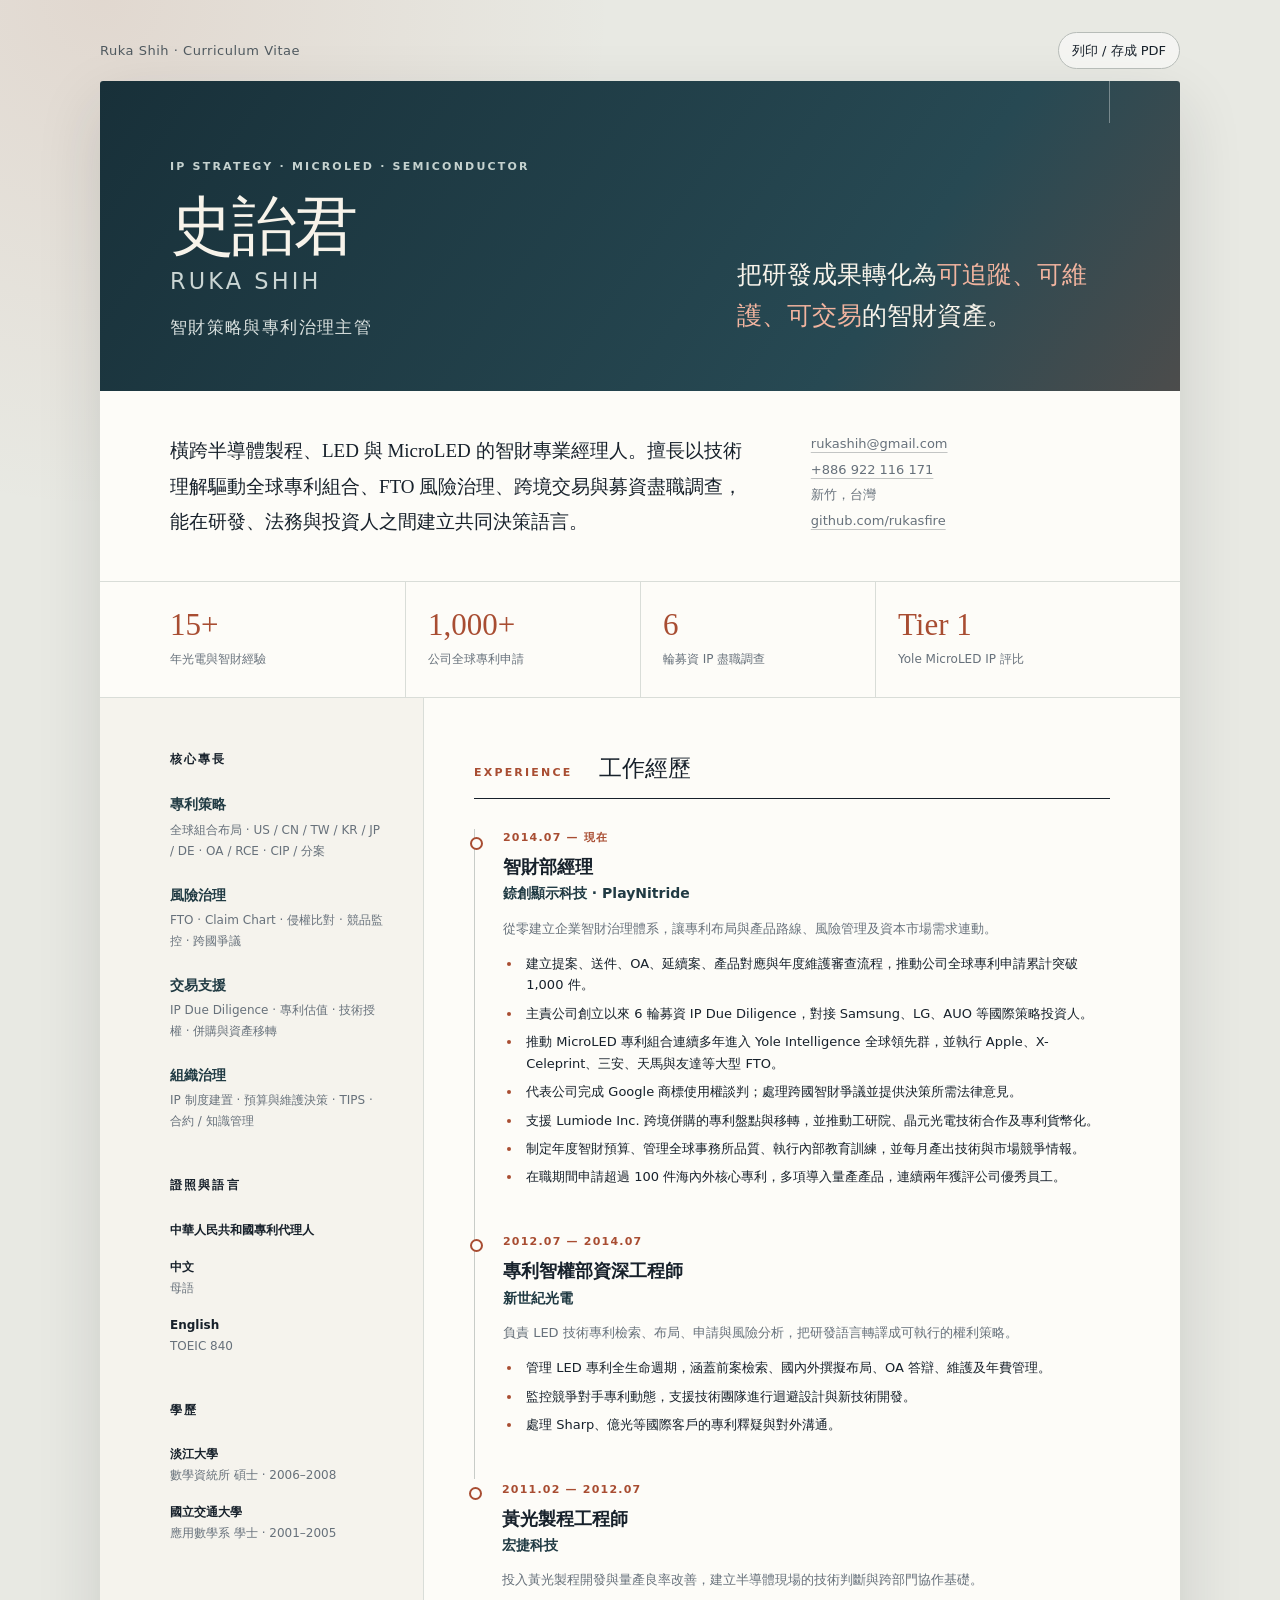
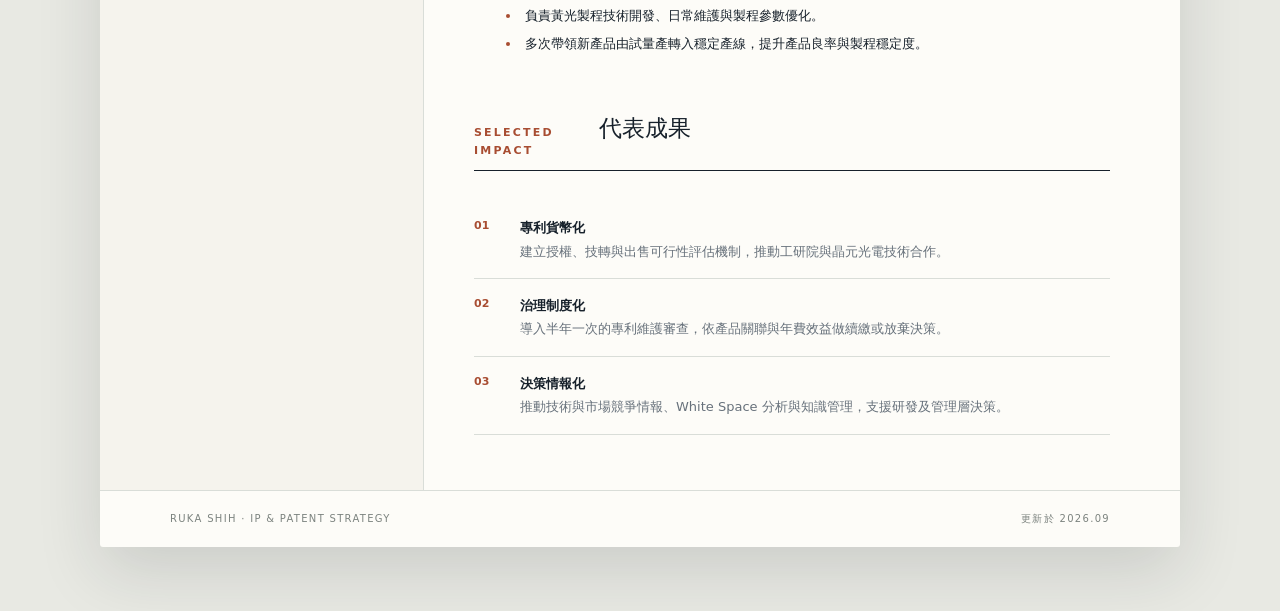
==== CV/index.html @ 252bb52f "feat: publish redesigned CV at /CV" ====
<!doctype html>
<html lang="zh-Hant">
<head>
  <meta charset="utf-8">
  <meta name="viewport" content="width=device-width, initial-scale=1">
  <title>Ruka Shih｜智財策略與專利治理</title>
  <meta name="description" content="史詒君 Ruka Shih｜橫跨半導體製程、LED 與 MicroLED 的智財策略與專利治理主管。">
  <meta name="theme-color" content="#203a43">
  <link rel="canonical" href="https://rukasfire.github.io/CV/">
  <meta property="og:type" content="profile">
  <meta property="og:title" content="史詒君 Ruka Shih｜智財策略與專利治理">
  <meta property="og:description" content="MicroLED、半導體與全球專利組合策略。">
  <meta property="og:url" content="https://rukasfire.github.io/CV/">
  <meta property="og:image" content="https://rukasfire.github.io/CV/og.png">
  <meta name="twitter:card" content="summary_large_image">
  <meta name="twitter:title" content="史詒君 Ruka Shih｜智財策略與專利治理">
  <meta name="twitter:description" content="MicroLED、半導體與全球專利組合策略。">
  <meta name="twitter:image" content="https://rukasfire.github.io/CV/og.png">
  <link rel="stylesheet" href="./style.css">
</head>
<body>
  <main>
    <div class="utility-bar">
      <span>Ruka Shih · Curriculum Vitae</span>
      <button type="button" onclick="window.print()" aria-label="列印履歷或另存為 PDF">列印 / 存成 PDF</button>
    </div>

    <article class="resume-sheet">
      <header class="hero">
        <div>
          <p class="eyebrow">IP STRATEGY · MICROLED · SEMICONDUCTOR</p>
          <h1>史詒君 <span>Ruka Shih</span></h1>
          <p class="role">智財策略與專利治理主管</p>
        </div>
        <p class="hero-statement">把研發成果轉化為<span>可追蹤、可維護、可交易</span>的智財資產。</p>
      </header>

      <section class="intro-grid">
        <p class="profile-copy">橫跨半導體製程、LED 與 MicroLED 的智財專業經理人。擅長以技術理解驅動全球專利組合、FTO 風險治理、跨境交易與募資盡職調查，能在研發、法務與投資人之間建立共同決策語言。</p>
        <address>
          <a href="mailto:rukashih@gmail.com">rukashih@gmail.com</a>
          <a href="tel:+886922116171">+886 922 116 171</a>
          <span>新竹，台灣</span>
          <a href="https://github.com/rukasfire">github.com/rukasfire</a>
        </address>
      </section>

      <section class="highlights" aria-label="關鍵成果">
        <div class="metric"><strong>15+</strong><span>年光電與智財經驗</span></div>
        <div class="metric"><strong>1,000+</strong><span>公司全球專利申請</span></div>
        <div class="metric"><strong>6</strong><span>輪募資 IP 盡職調查</span></div>
        <div class="metric"><strong>Tier 1</strong><span>Yole MicroLED IP 評比</span></div>
      </section>

      <div class="content-grid">
        <aside>
          <section>
            <h2>核心專長</h2>
            <div class="skill-group"><h3>專利策略</h3><p>全球組合布局 · US / CN / TW / KR / JP / DE · OA / RCE · CIP / 分案</p></div>
            <div class="skill-group"><h3>風險治理</h3><p>FTO · Claim Chart · 侵權比對 · 競品監控 · 跨國爭議</p></div>
            <div class="skill-group"><h3>交易支援</h3><p>IP Due Diligence · 專利估值 · 技術授權 · 併購與資產移轉</p></div>
            <div class="skill-group"><h3>組織治理</h3><p>IP 制度建置 · 預算與維護決策 · TIPS · 合約 / 知識管理</p></div>
          </section>
          <section>
            <h2>證照與語言</h2>
            <p class="side-item"><strong>中華人民共和國專利代理人</strong></p>
            <p class="side-item"><strong>中文</strong><br>母語</p>
            <p class="side-item"><strong>English</strong><br>TOEIC 840</p>
          </section>
          <section>
            <h2>學歷</h2>
            <p class="side-item"><strong>淡江大學</strong><br>數學資統所 碩士 · 2006–2008</p>
            <p class="side-item"><strong>國立交通大學</strong><br>應用數學系 學士 · 2001–2005</p>
          </section>
        </aside>

        <div class="main-column">
          <section>
            <div class="section-heading"><p>EXPERIENCE</p><h2>工作經歷</h2></div>
            <div class="timeline">
              <section class="job">
                <p class="period">2014.07 — 現在</p>
                <h3>智財部經理</h3>
                <p class="company">錼創顯示科技 · PlayNitride</p>
                <p class="job-summary">從零建立企業智財治理體系，讓專利布局與產品路線、風險管理及資本市場需求連動。</p>
                <ul>
                  <li>建立提案、送件、OA、延續案、產品對應與年度維護審查流程，推動公司全球專利申請累計突破 1,000 件。</li>
                  <li>主責公司創立以來 6 輪募資 IP Due Diligence，對接 Samsung、LG、AUO 等國際策略投資人。</li>
                  <li>推動 MicroLED 專利組合連續多年進入 Yole Intelligence 全球領先群，並執行 Apple、X-Celeprint、三安、天馬與友達等大型 FTO。</li>
                  <li>代表公司完成 Google 商標使用權談判；處理跨國智財爭議並提供決策所需法律意見。</li>
                  <li>支援 Lumiode Inc. 跨境併購的專利盤點與移轉，並推動工研院、晶元光電技術合作及專利貨幣化。</li>
                  <li>制定年度智財預算、管理全球事務所品質、執行內部教育訓練，並每月產出技術與市場競爭情報。</li>
                  <li>在職期間申請超過 100 件海內外核心專利，多項導入量產產品，連續兩年獲評公司優秀員工。</li>
                </ul>
              </section>

              <section class="job">
                <p class="period">2012.07 — 2014.07</p>
                <h3>專利智權部資深工程師</h3>
                <p class="company">新世紀光電</p>
                <p class="job-summary">負責 LED 技術專利檢索、布局、申請與風險分析，把研發語言轉譯成可執行的權利策略。</p>
                <ul>
                  <li>管理 LED 專利全生命週期，涵蓋前案檢索、國內外撰擬布局、OA 答辯、維護及年費管理。</li>
                  <li>監控競爭對手專利動態，支援技術團隊進行迴避設計與新技術開發。</li>
                  <li>處理 Sharp、億光等國際客戶的專利釋疑與對外溝通。</li>
                </ul>
              </section>

              <section class="job">
                <p class="period">2011.02 — 2012.07</p>
                <h3>黃光製程工程師</h3>
                <p class="company">宏捷科技</p>
                <p class="job-summary">投入黃光製程開發與量產良率改善，建立半導體現場的技術判斷與跨部門協作基礎。</p>
                <ul>
                  <li>負責黃光製程技術開發、日常維護與製程參數優化。</li>
                  <li>多次帶領新產品由試量產轉入穩定產線，提升產品良率與製程穩定度。</li>
                </ul>
              </section>
            </div>
          </section>

          <section class="selected-impact">
            <div class="section-heading"><p>SELECTED IMPACT</p><h2>代表成果</h2></div>
            <div class="impact-list">
              <div><span>01</span><p><strong>專利貨幣化</strong>建立授權、技轉與出售可行性評估機制，推動工研院與晶元光電技術合作。</p></div>
              <div><span>02</span><p><strong>治理制度化</strong>導入半年一次的專利維護審查，依產品關聯與年費效益做續繳或放棄決策。</p></div>
              <div><span>03</span><p><strong>決策情報化</strong>推動技術與市場競爭情報、White Space 分析與知識管理，支援研發及管理層決策。</p></div>
            </div>
          </section>
        </div>
      </div>

      <footer><p>RUKA SHIH · IP &amp; PATENT STRATEGY</p><p>更新於 2026.09</p></footer>
    </article>
  </main>
</body>
</html>
---- CV/style.css ----
:root { --ink:#17212b; --muted:#67717b; --line:#d9ddd8; --paper:#fdfcf8; --canvas:#e8e9e3; --accent:#a84d32; --deep:#203a43; }
* { box-sizing:border-box; }
html { scroll-behavior:smooth; }
body { margin:0; background:radial-gradient(circle at 8% 0%,rgba(168,77,50,.11),transparent 32rem),var(--canvas); color:var(--ink); font-family:"Noto Sans TC","PingFang TC","Microsoft JhengHei",system-ui,sans-serif; line-height:1.65; }
a { color:inherit; text-decoration-color:rgba(23,33,43,.25); text-underline-offset:4px; }
a:hover { color:var(--accent); }
main { padding:32px 20px 64px; }
.utility-bar { width:min(1080px,100%); margin:0 auto 12px; display:flex; align-items:center; gap:9px; color:#4f595f; font-size:13px; letter-spacing:.04em; }
.utility-bar button { margin-left:auto; border:1px solid #b7bcb8; border-radius:999px; background:rgba(255,255,255,.54); color:var(--ink); padding:7px 13px; cursor:pointer; font:inherit; }
.resume-sheet { width:min(1080px,100%); margin:auto; background:var(--paper); box-shadow:0 24px 65px rgba(30,38,43,.14); border-radius:3px; overflow:hidden; }
.hero { min-height:310px; padding:64px 70px 50px; display:grid; grid-template-columns:1.35fr 1fr; gap:64px; align-items:end; color:#f7f3ea; background:linear-gradient(125deg,#183039 0%,#274953 72%,#9b533c 160%); position:relative; }
.hero::after { content:""; position:absolute; top:0; right:70px; width:1px; height:42px; background:rgba(255,255,255,.35); }
.eyebrow,.section-heading>p { margin:0 0 17px; font-size:11px; font-weight:700; letter-spacing:.2em; color:#c5d2cf; }
h1 { margin:0; font-family:Georgia,"Noto Serif TC",serif; font-size:clamp(42px,5vw,67px); line-height:1.06; letter-spacing:-.035em; font-weight:500; }
h1 span { display:block; margin-top:9px; font-family:system-ui,sans-serif; font-size:.35em; letter-spacing:.14em; text-transform:uppercase; color:#cbd6d4; }
.role { margin:20px 0 0; font-size:17px; letter-spacing:.08em; color:#dce3e1; }
.hero-statement { margin:0; padding-bottom:5px; font-family:Georgia,"Noto Serif TC",serif; font-size:25px; line-height:1.65; }
.hero-statement span { color:#f2b49f; }
.intro-grid { padding:42px 70px; display:grid; grid-template-columns:1.65fr .85fr; gap:60px; border-bottom:1px solid var(--line); }
.profile-copy { margin:0; font-family:Georgia,"Noto Serif TC",serif; font-size:19px; line-height:1.85; }
address { display:flex; flex-direction:column; gap:4px; font-style:normal; font-size:13px; color:var(--muted); }
.highlights { display:grid; grid-template-columns:repeat(4,1fr); padding:0 70px; border-bottom:1px solid var(--line); }
.metric { padding:27px 22px 27px 0; }
.metric+.metric { border-left:1px solid var(--line); padding-left:22px; }
.metric strong { display:block; font-family:Georgia,serif; font-size:31px; line-height:1; font-weight:500; color:var(--accent); }
.metric span { display:block; margin-top:10px; font-size:12px; color:var(--muted); }
.content-grid { display:grid; grid-template-columns:30% 70%; }
aside { padding:52px 36px 55px 70px; background:#f5f3ed; border-right:1px solid var(--line); }
aside section+section { margin-top:44px; }
aside h2 { margin:0 0 24px; font-size:12px; letter-spacing:.18em; text-transform:uppercase; }
.skill-group+.skill-group { margin-top:22px; }
.skill-group h3 { margin:0 0 3px; color:var(--deep); font-size:14px; }
.skill-group p,.side-item { margin:0; font-size:12px; line-height:1.75; color:var(--muted); }
.side-item+.side-item { margin-top:16px; }
.side-item strong { color:var(--ink); }
.main-column { padding:52px 70px 55px 50px; }
.main-column>section+section { margin-top:55px; }
.section-heading { display:grid; grid-template-columns:125px 1fr; align-items:baseline; border-bottom:1px solid var(--ink); margin-bottom:30px; }
.section-heading>p { color:var(--accent); margin-bottom:10px; }
.section-heading h2 { margin:0 0 10px; font-family:Georgia,"Noto Serif TC",serif; font-size:23px; font-weight:500; }
.job { position:relative; padding-left:28px; }
.job::before { content:""; position:absolute; left:-5px; top:8px; width:9px; height:9px; border:2px solid var(--accent); border-radius:50%; background:var(--paper); }
.job:not(:last-child) { padding-bottom:36px; border-left:1px solid #c8ccc8; }
.job+.job { padding-top:2px; }
.period { margin:0 0 5px; font-size:11px; font-weight:700; letter-spacing:.11em; color:var(--accent); }
.job h3 { margin:0; font-size:18px; }
.company { margin:1px 0 12px; color:var(--deep); font-size:14px; font-weight:600; }
.job-summary { margin:0; color:var(--muted); font-size:13px; }
.job ul { margin:14px 0 0; padding-left:1.2em; }
.job li { margin:7px 0; padding-left:4px; font-size:13px; }
.job li::marker { color:var(--accent); }
.impact-list>div { display:grid; grid-template-columns:34px 1fr; gap:12px; padding:16px 0; border-bottom:1px solid var(--line); }
.impact-list span { color:var(--accent); font:700 11px/1.7 system-ui,sans-serif; }
.impact-list p { margin:0; font-size:13px; color:var(--muted); }
.impact-list strong { display:block; margin-bottom:2px; color:var(--ink); }
footer { padding:20px 70px; display:flex; justify-content:space-between; color:#7c837f; border-top:1px solid var(--line); font-size:10px; letter-spacing:.13em; }
footer p { margin:0; }
@media (max-width:760px) {
  main { padding:0; } .utility-bar { padding:12px 16px; margin:0; background:var(--canvas); } .resume-sheet { border-radius:0; box-shadow:none; }
  .hero { min-height:auto; padding:48px 28px 40px; grid-template-columns:1fr; gap:35px; } .hero-statement { font-size:21px; }
  .intro-grid { padding:32px 28px; grid-template-columns:1fr; gap:24px; } .profile-copy { font-size:17px; }
  .highlights { padding:0 28px; grid-template-columns:repeat(2,1fr); } .metric+.metric { border-left:0; padding-left:0; }
  .metric:nth-child(even) { border-left:1px solid var(--line); padding-left:18px; } .metric:nth-child(n+3) { border-top:1px solid var(--line); }
  .content-grid { grid-template-columns:1fr; } aside { padding:38px 28px; border-right:0; border-bottom:1px solid var(--line); display:grid; grid-template-columns:1fr 1fr; gap:34px; }
  aside section+section { margin-top:0; } aside section:first-child { grid-column:1/-1; } .main-column { padding:42px 28px; }
  .section-heading { grid-template-columns:1fr; } .section-heading>p { margin-bottom:2px; } footer { padding:18px 28px; gap:10px; flex-direction:column; }
}
@media print {
  @page { size:A4; margin:8mm; } body { background:white; } main { padding:0; } .utility-bar { display:none; }
  .resume-sheet { width:100%; box-shadow:none; } .hero { min-height:225px; padding:38px 44px 32px; } .intro-grid { padding:26px 44px; }
  .highlights { padding:0 44px; } .metric { padding-top:18px; padding-bottom:18px; } aside { padding:34px 24px 38px 44px; }
  .main-column { padding:34px 44px 38px 34px; } .job { break-inside:avoid; } footer { padding:14px 44px; }
}
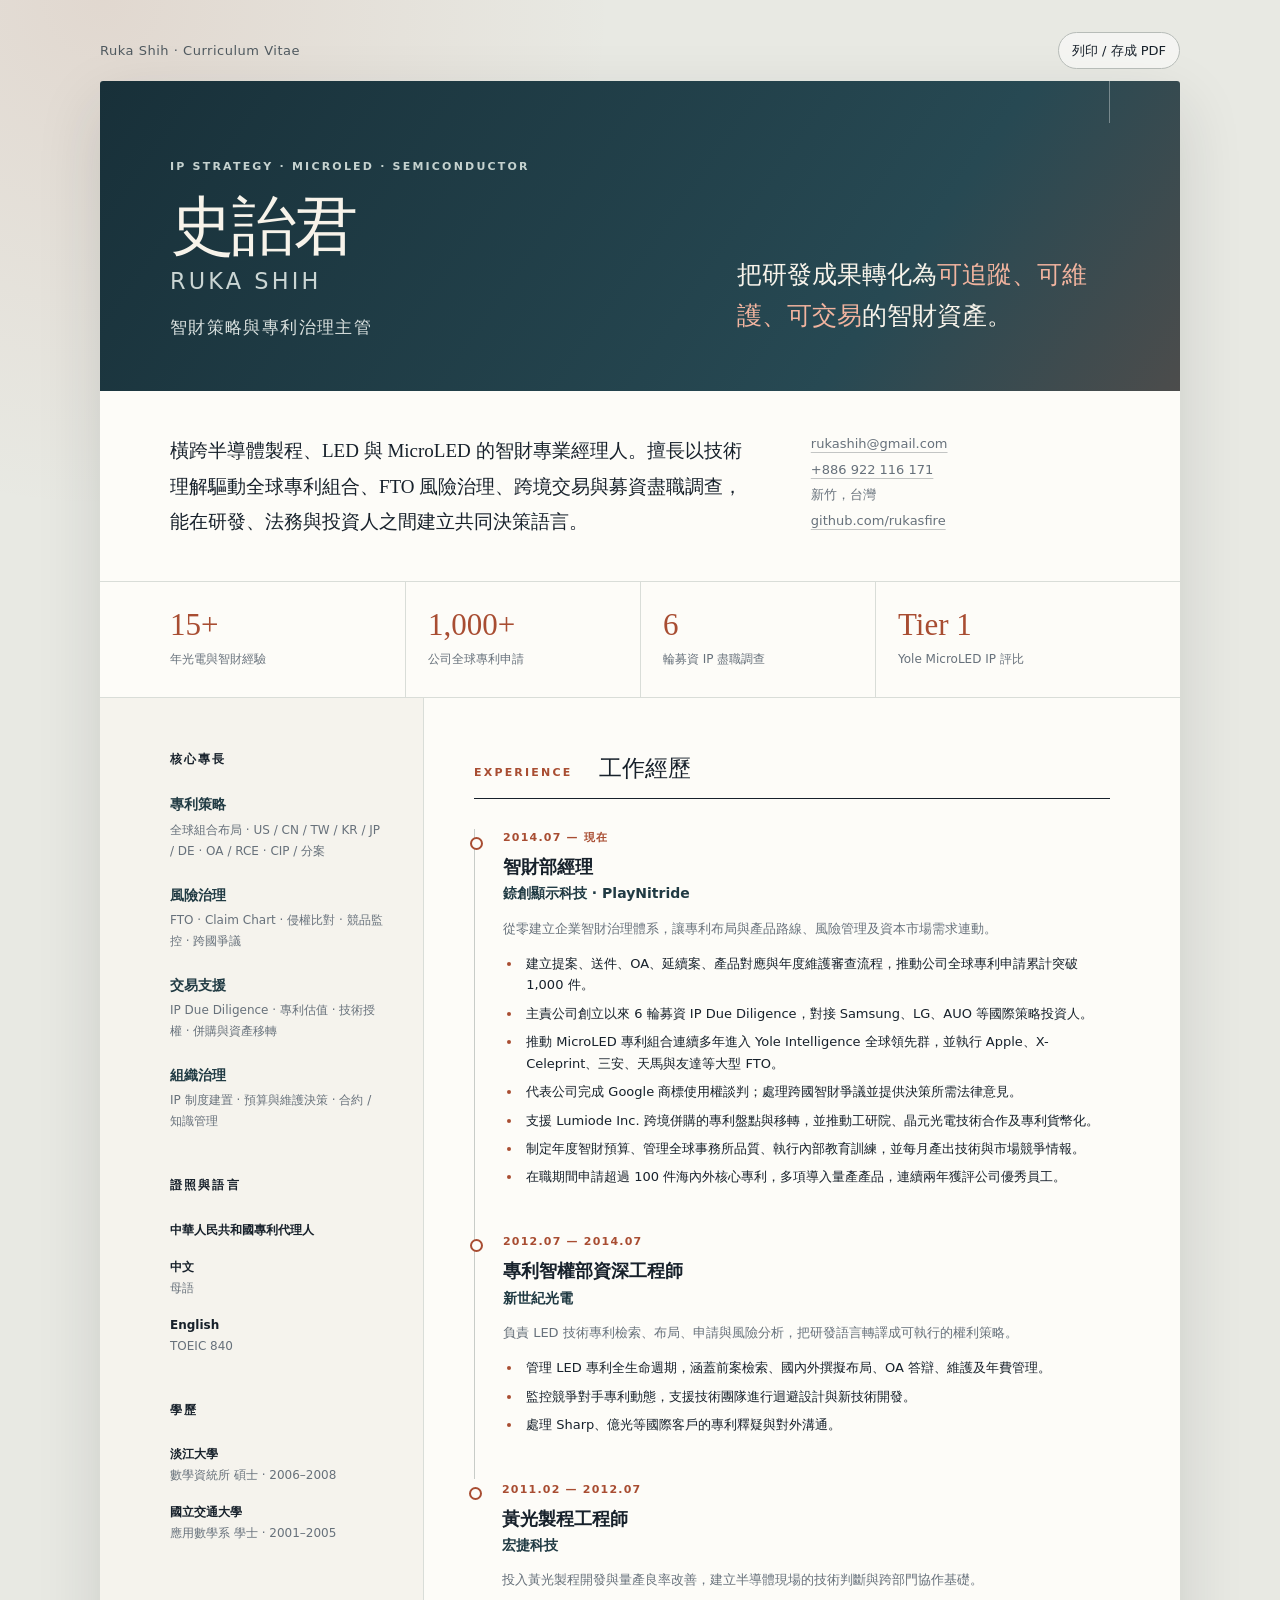
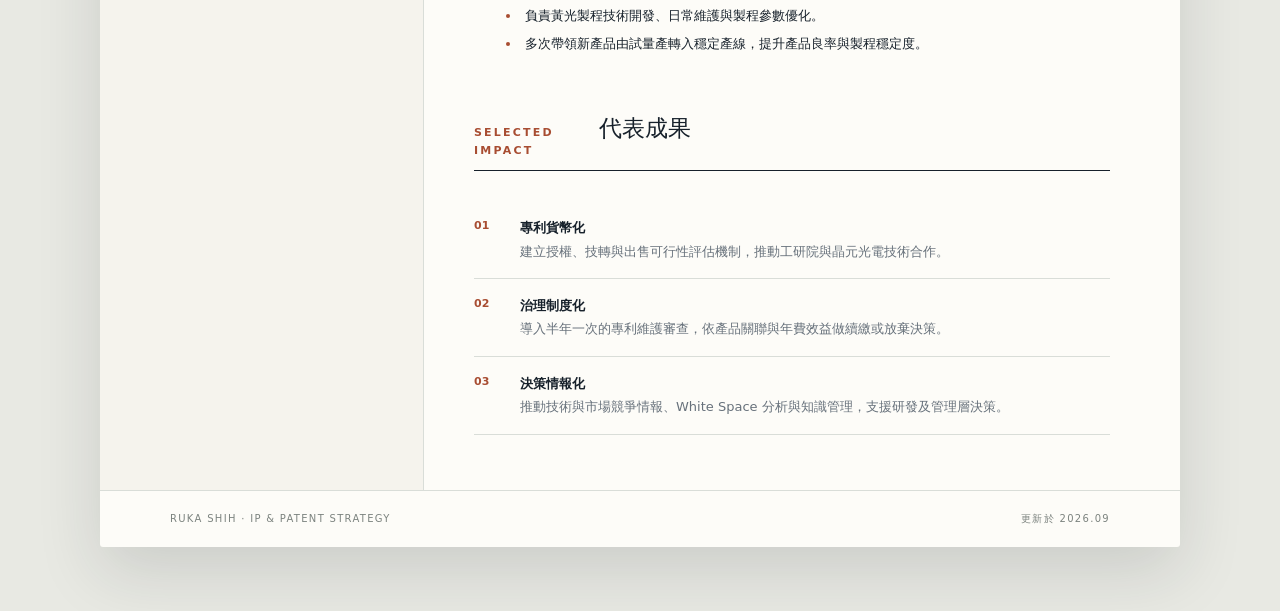
==== commit 86244a17: "fix: remove TIPS from CV skills" ====
--- a/CV/index.html
+++ b/CV/index.html
@@ -59,7 +59,7 @@
             <div class="skill-group"><h3>專利策略</h3><p>全球組合布局 · US / CN / TW / KR / JP / DE · OA / RCE · CIP / 分案</p></div>
             <div class="skill-group"><h3>風險治理</h3><p>FTO · Claim Chart · 侵權比對 · 競品監控 · 跨國爭議</p></div>
             <div class="skill-group"><h3>交易支援</h3><p>IP Due Diligence · 專利估值 · 技術授權 · 併購與資產移轉</p></div>
-            <div class="skill-group"><h3>組織治理</h3><p>IP 制度建置 · 預算與維護決策 · TIPS · 合約 / 知識管理</p></div>
+            <div class="skill-group"><h3>組織治理</h3><p>IP 制度建置 · 預算與維護決策 · 合約 / 知識管理</p></div>
           </section>
           <section>
             <h2>證照與語言</h2>
